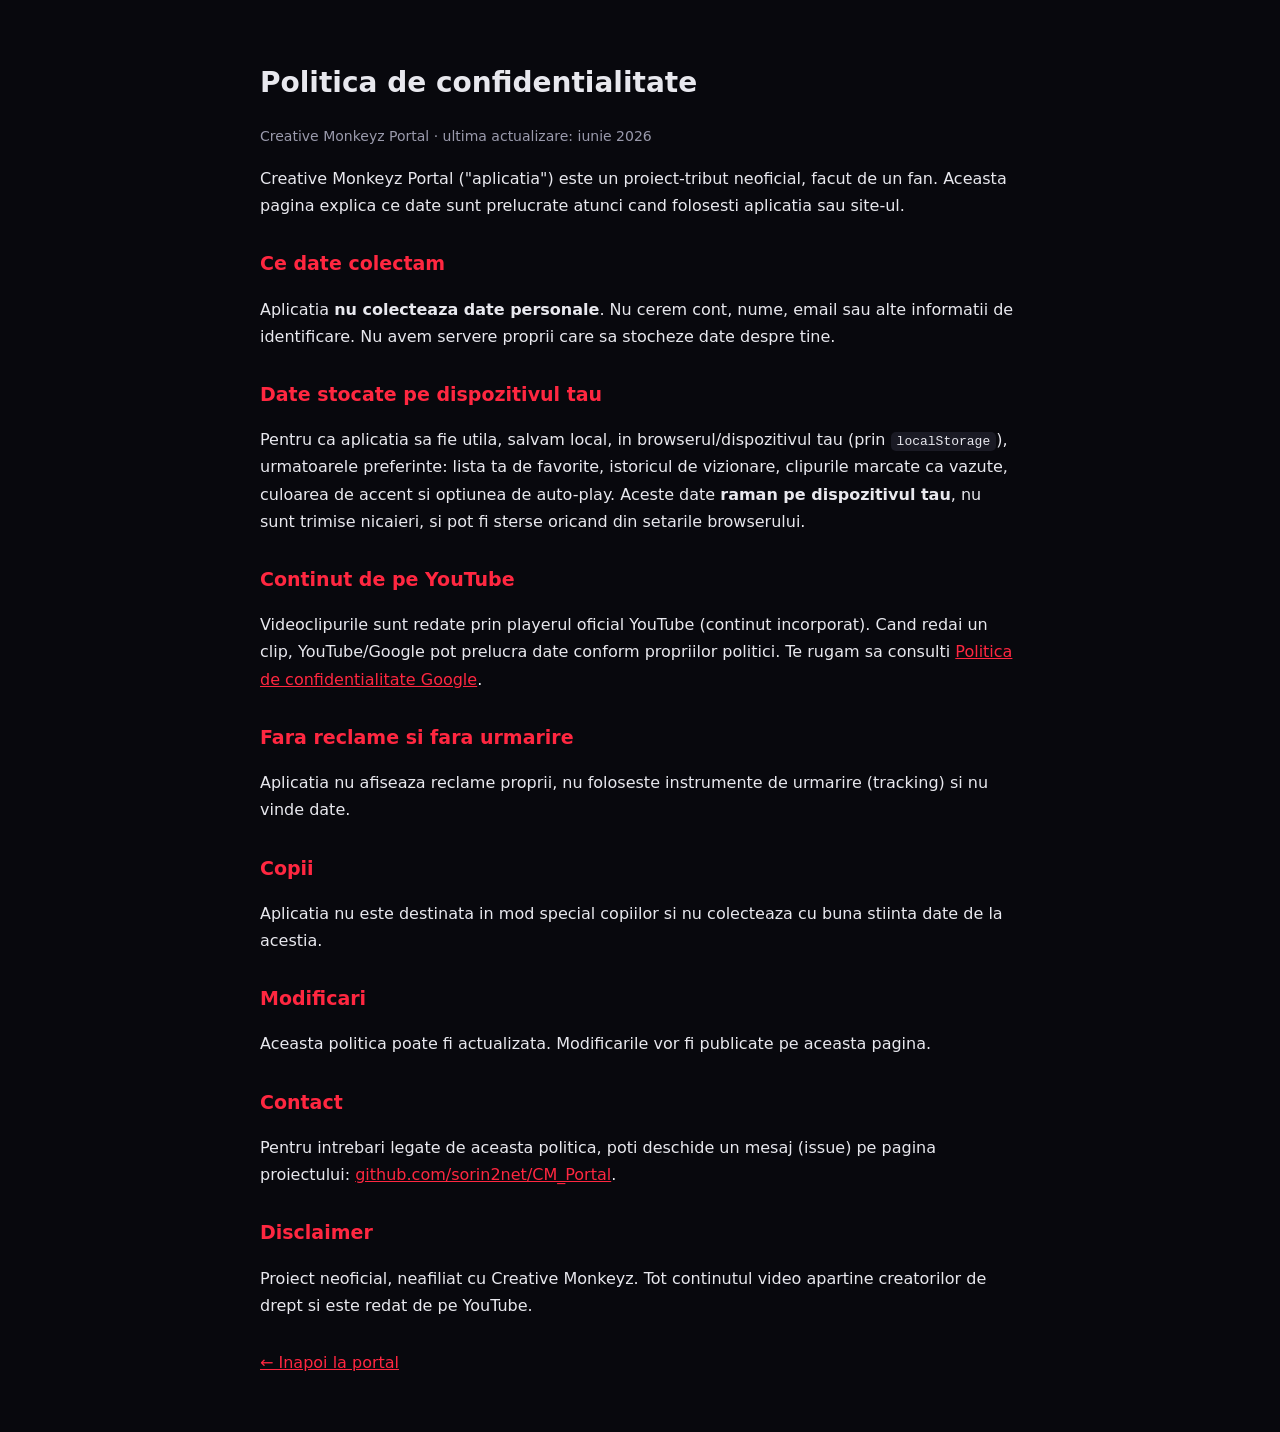
==== privacy.html @ 458394a8 "Pregatiri Play Store: privacy.html, feature graphic 1024x500, texte listare (STORE.md) Co-Authored-B" ====
<!DOCTYPE html>
<html lang="ro">
<head>
  <meta charset="UTF-8" />
  <meta name="viewport" content="width=device-width, initial-scale=1.0" />
  <title>Politica de confidentialitate - Creative Monkeyz Portal</title>
  <style>
    body { background: #08080d; color: #e8e8ee; font-family: "Segoe UI", system-ui, sans-serif; line-height: 1.7; margin: 0; padding: 40px 20px; }
    .wrap { max-width: 760px; margin: 0 auto; }
    h1 { font-size: 28px; }
    h2 { font-size: 19px; margin-top: 28px; color: #ff2740; }
    a { color: #ff2740; }
    .muted { color: #9a9aac; font-size: 14px; }
    code { background: #1a1a24; padding: 2px 6px; border-radius: 5px; }
  </style>
</head>
<body>
  <div class="wrap">
    <h1>Politica de confidentialitate</h1>
    <p class="muted">Creative Monkeyz Portal &middot; ultima actualizare: iunie 2026</p>

    <p>Creative Monkeyz Portal ("aplicatia") este un proiect-tribut neoficial, facut de un fan. Aceasta pagina explica ce date sunt prelucrate atunci cand folosesti aplicatia sau site-ul.</p>

    <h2>Ce date colectam</h2>
    <p>Aplicatia <strong>nu colecteaza date personale</strong>. Nu cerem cont, nume, email sau alte informatii de identificare. Nu avem servere proprii care sa stocheze date despre tine.</p>

    <h2>Date stocate pe dispozitivul tau</h2>
    <p>Pentru ca aplicatia sa fie utila, salvam local, in browserul/dispozitivul tau (prin <code>localStorage</code>), urmatoarele preferinte: lista ta de favorite, istoricul de vizionare, clipurile marcate ca vazute, culoarea de accent si optiunea de auto-play. Aceste date <strong>raman pe dispozitivul tau</strong>, nu sunt trimise nicaieri, si pot fi sterse oricand din setarile browserului.</p>

    <h2>Continut de pe YouTube</h2>
    <p>Videoclipurile sunt redate prin playerul oficial YouTube (continut incorporat). Cand redai un clip, YouTube/Google pot prelucra date conform propriilor politici. Te rugam sa consulti <a href="https://policies.google.com/privacy" target="_blank" rel="noopener">Politica de confidentialitate Google</a>.</p>

    <h2>Fara reclame si fara urmarire</h2>
    <p>Aplicatia nu afiseaza reclame proprii, nu foloseste instrumente de urmarire (tracking) si nu vinde date.</p>

    <h2>Copii</h2>
    <p>Aplicatia nu este destinata in mod special copiilor si nu colecteaza cu buna stiinta date de la acestia.</p>

    <h2>Modificari</h2>
    <p>Aceasta politica poate fi actualizata. Modificarile vor fi publicate pe aceasta pagina.</p>

    <h2>Contact</h2>
    <p>Pentru intrebari legate de aceasta politica, poti deschide un mesaj (issue) pe pagina proiectului: <a href="https://github.com/sorin2net/CM_Portal" target="_blank" rel="noopener">github.com/sorin2net/CM_Portal</a>.</p>

    <h2>Disclaimer</h2>
    <p>Proiect neoficial, neafiliat cu Creative Monkeyz. Tot continutul video apartine creatorilor de drept si este redat de pe YouTube.</p>

    <p style="margin-top:30px"><a href="./">&larr; Inapoi la portal</a></p>
  </div>
</body>
</html>
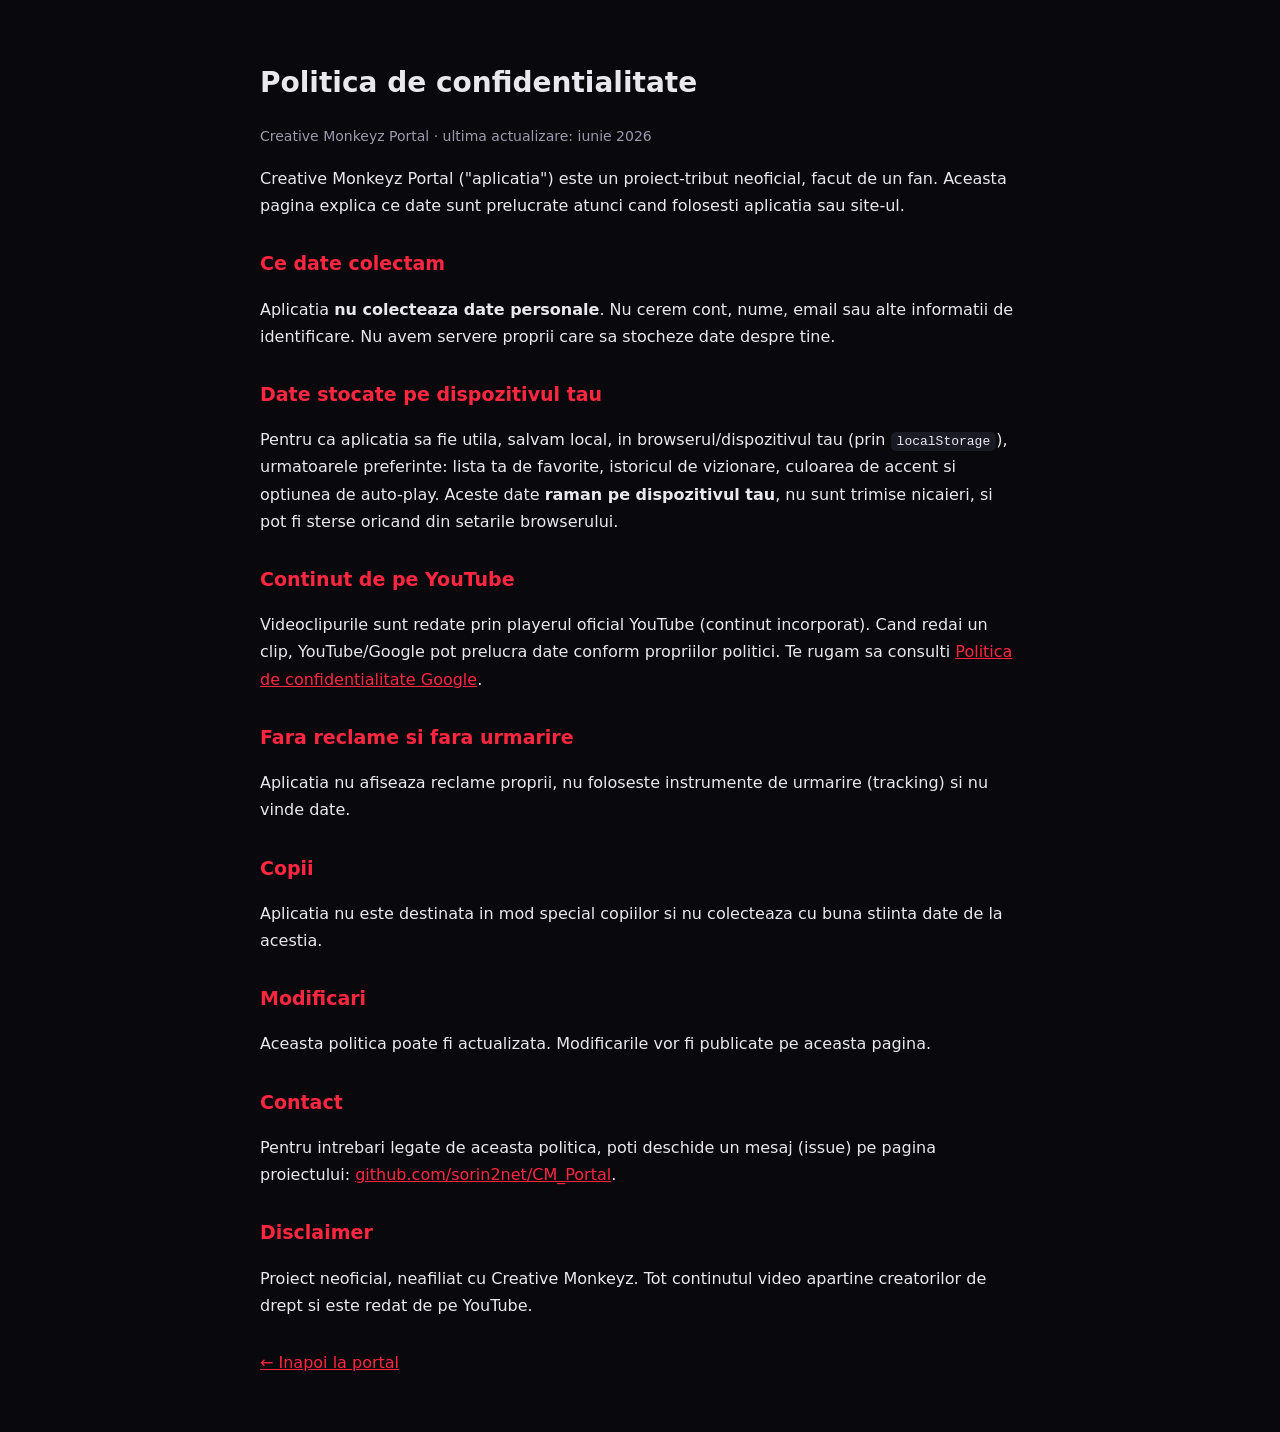
==== commit 39cd9198: "Verificare ready-to-publish: scot mentiunile ramase ale 'vazut' (README, STORE, privacy), aliniez fe" ====
--- a/privacy.html
+++ b/privacy.html
@@ -25,7 +25,7 @@
     <p>Aplicatia <strong>nu colecteaza date personale</strong>. Nu cerem cont, nume, email sau alte informatii de identificare. Nu avem servere proprii care sa stocheze date despre tine.</p>
 
     <h2>Date stocate pe dispozitivul tau</h2>
-    <p>Pentru ca aplicatia sa fie utila, salvam local, in browserul/dispozitivul tau (prin <code>localStorage</code>), urmatoarele preferinte: lista ta de favorite, istoricul de vizionare, clipurile marcate ca vazute, culoarea de accent si optiunea de auto-play. Aceste date <strong>raman pe dispozitivul tau</strong>, nu sunt trimise nicaieri, si pot fi sterse oricand din setarile browserului.</p>
+    <p>Pentru ca aplicatia sa fie utila, salvam local, in browserul/dispozitivul tau (prin <code>localStorage</code>), urmatoarele preferinte: lista ta de favorite, istoricul de vizionare, culoarea de accent si optiunea de auto-play. Aceste date <strong>raman pe dispozitivul tau</strong>, nu sunt trimise nicaieri, si pot fi sterse oricand din setarile browserului.</p>
 
     <h2>Continut de pe YouTube</h2>
     <p>Videoclipurile sunt redate prin playerul oficial YouTube (continut incorporat). Cand redai un clip, YouTube/Google pot prelucra date conform propriilor politici. Te rugam sa consulti <a href="https://policies.google.com/privacy" target="_blank" rel="noopener">Politica de confidentialitate Google</a>.</p>
